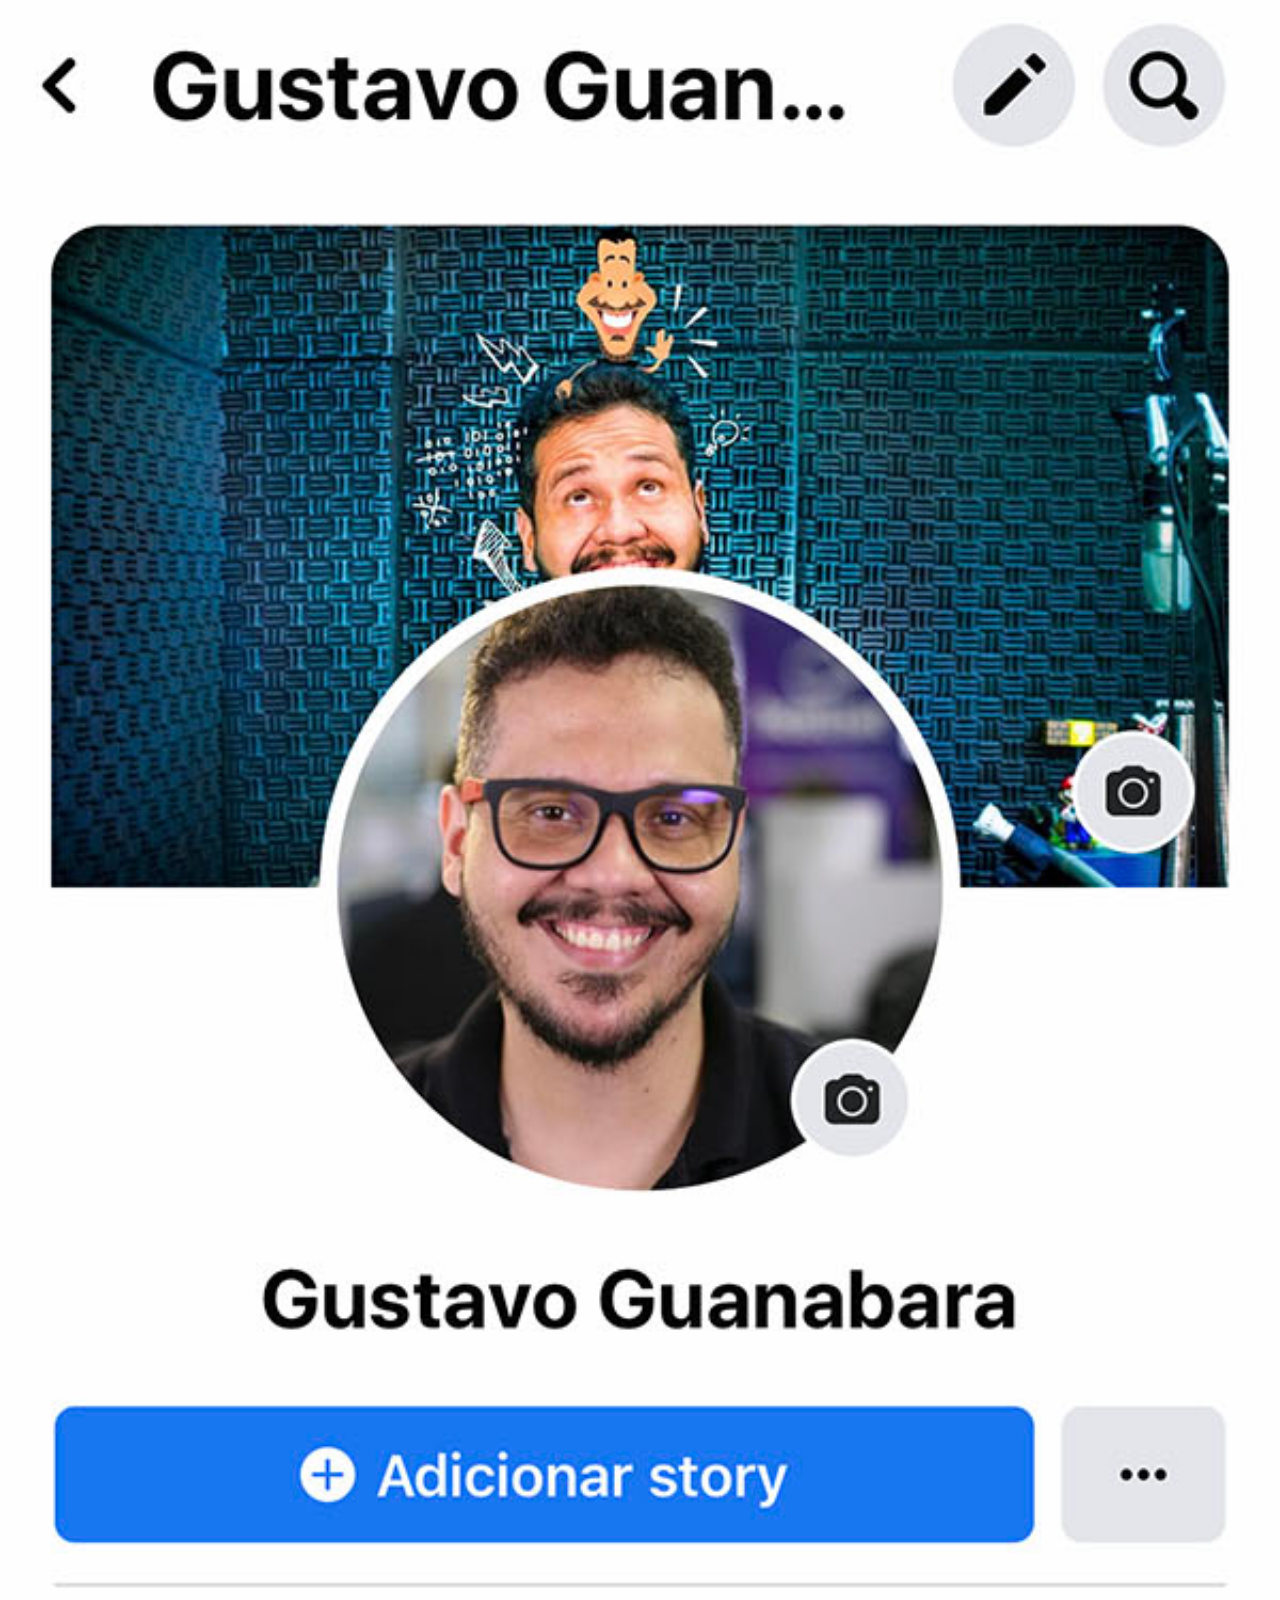
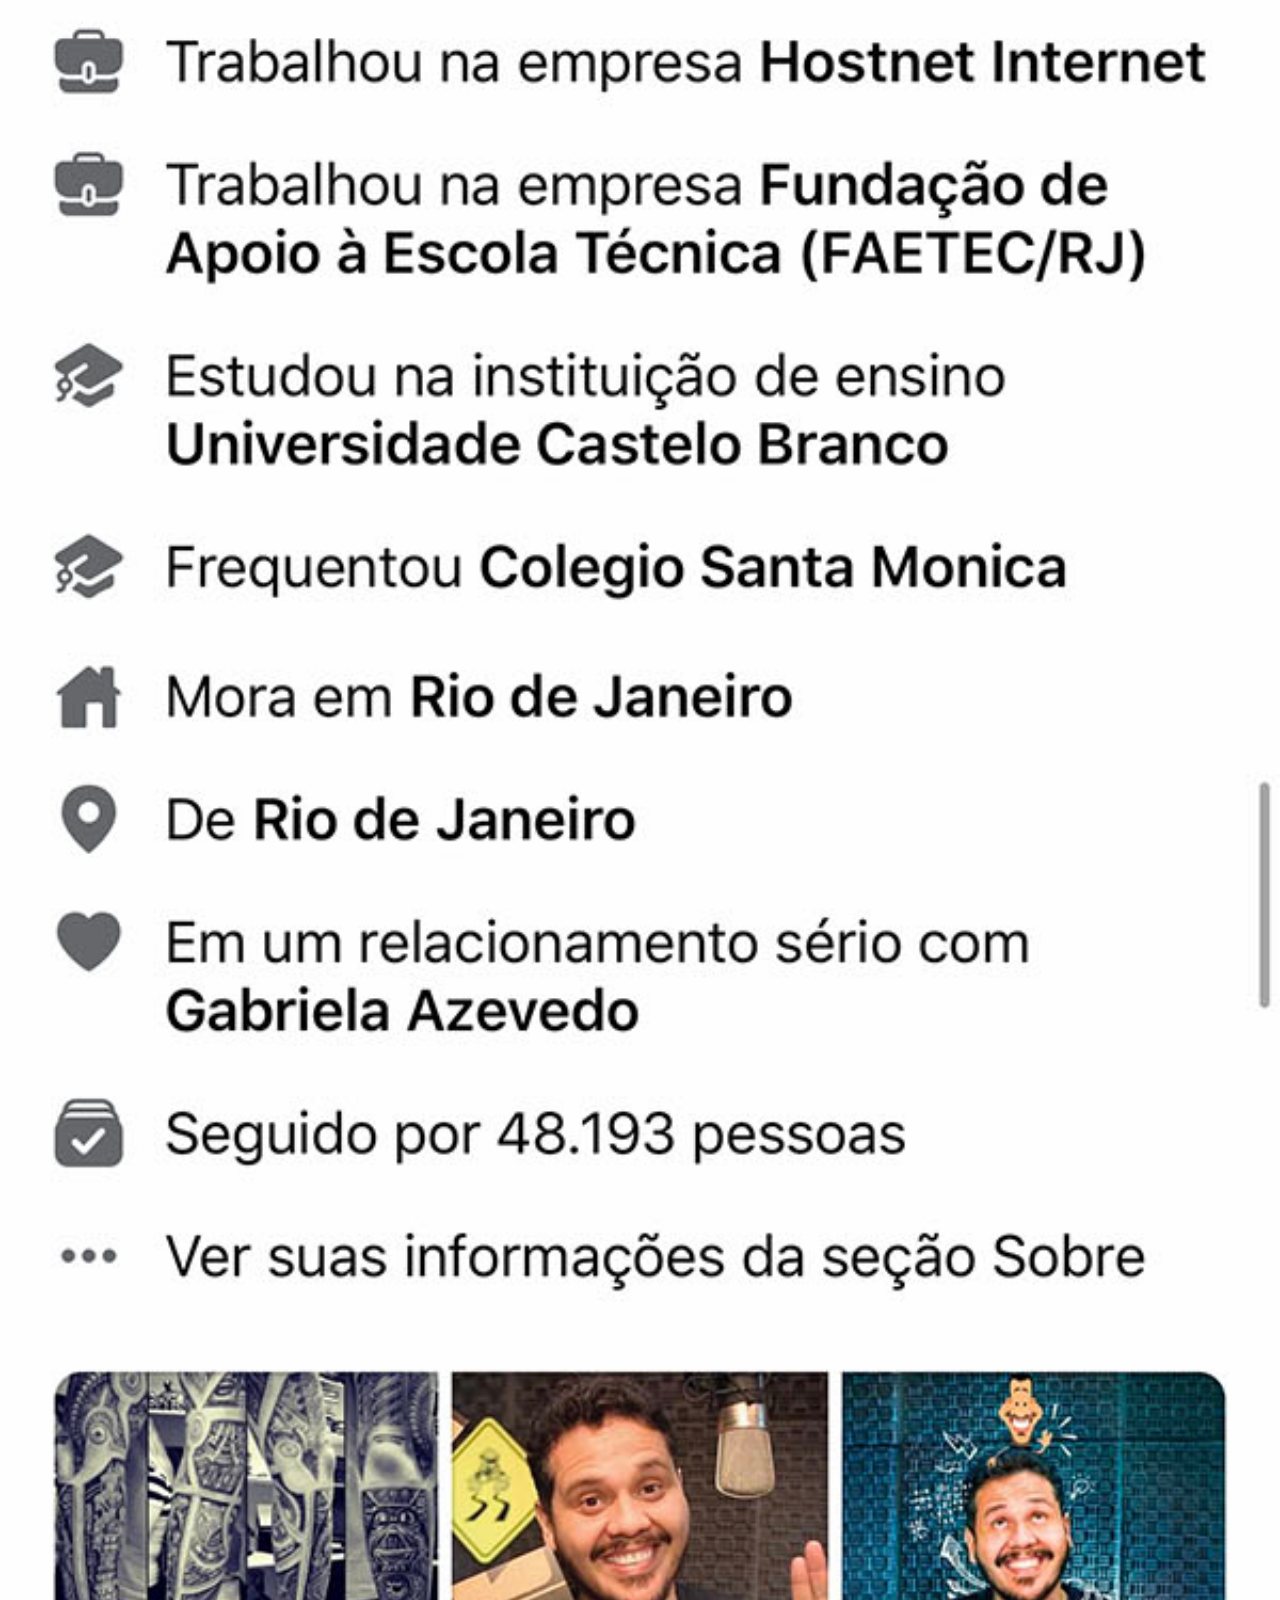
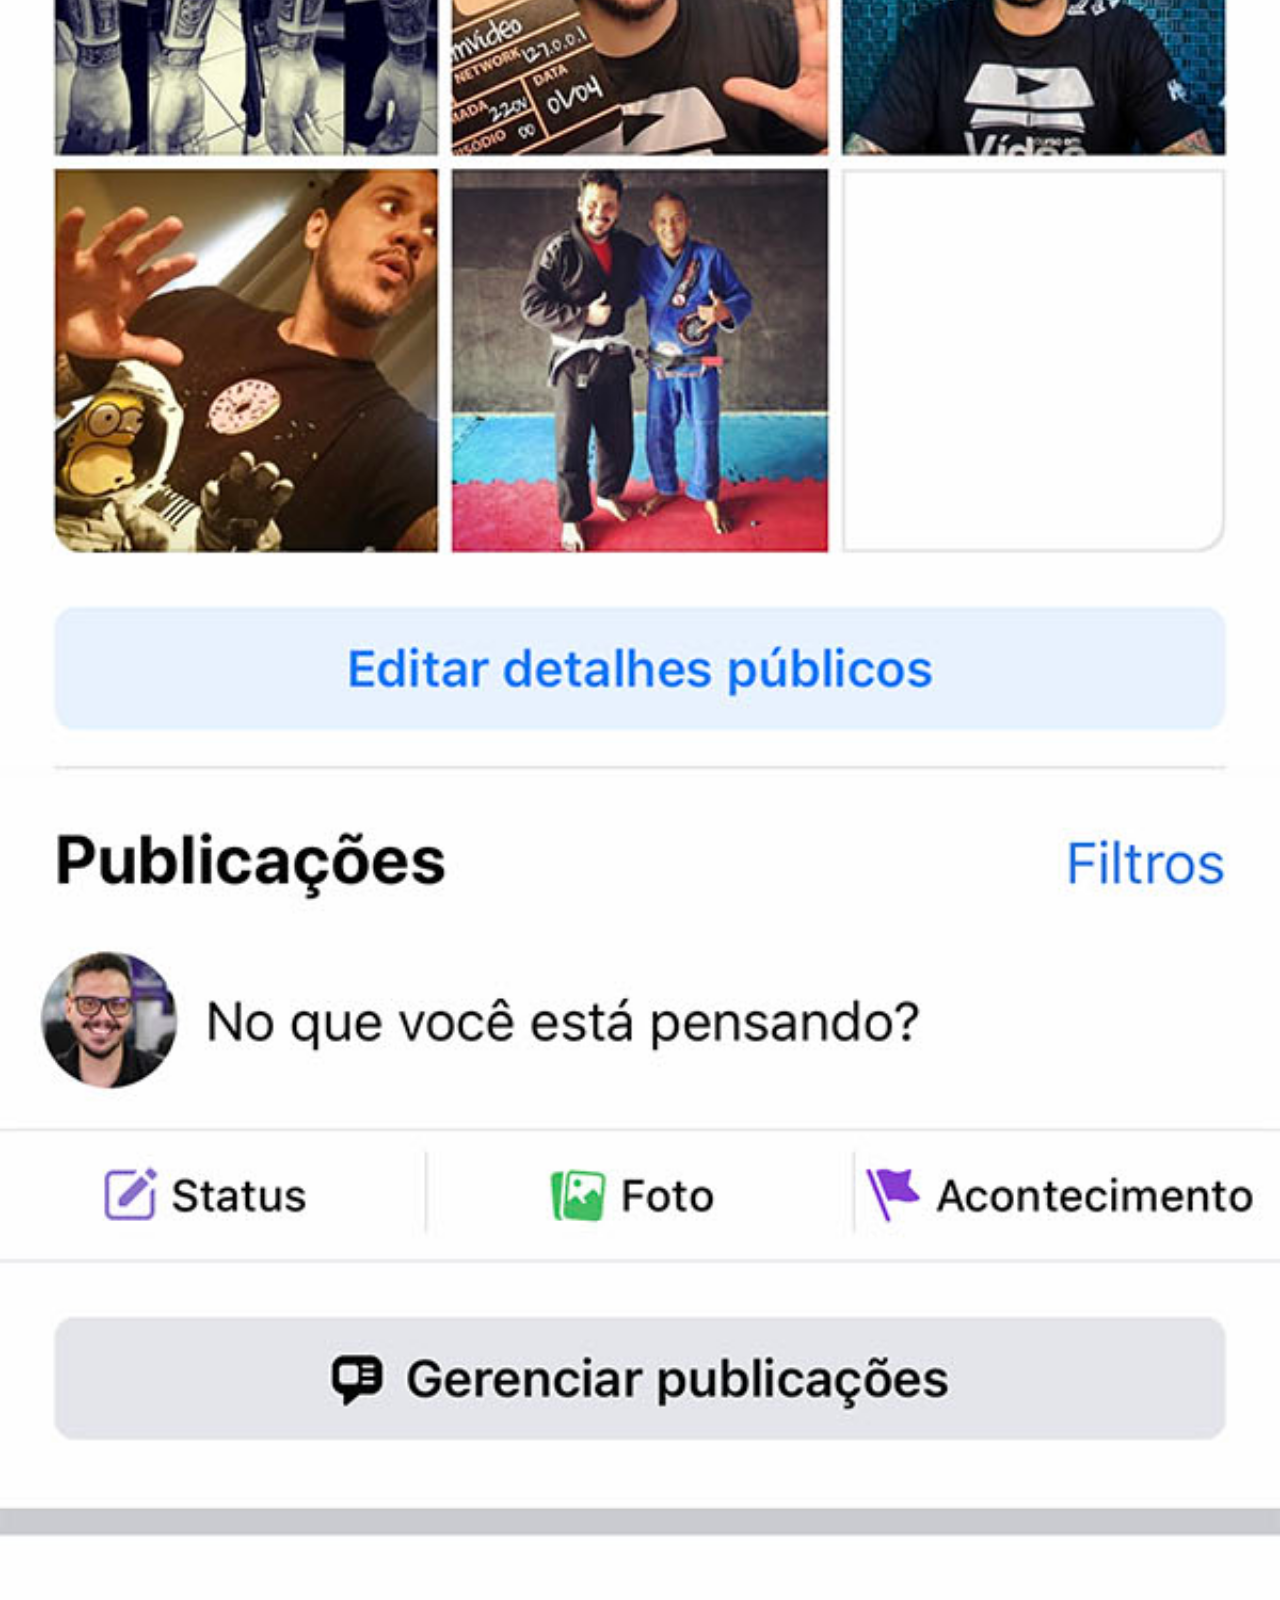
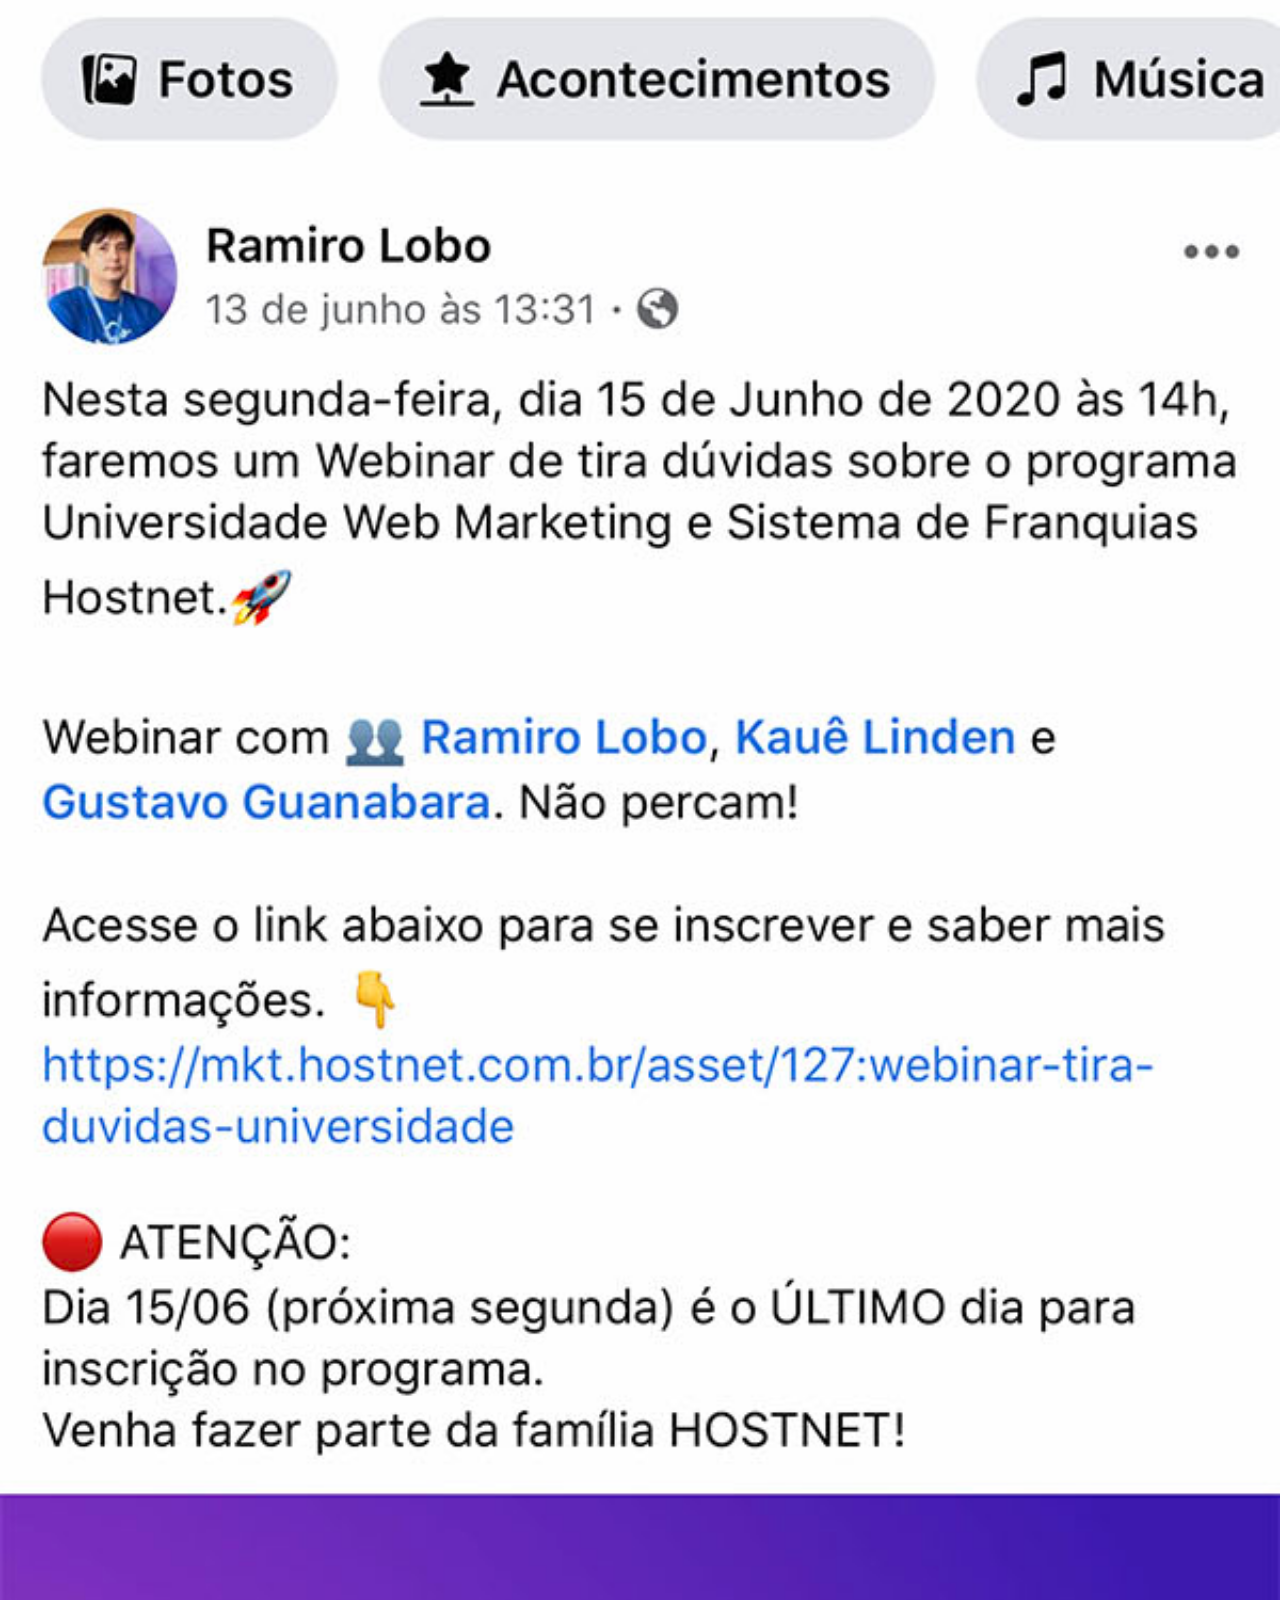
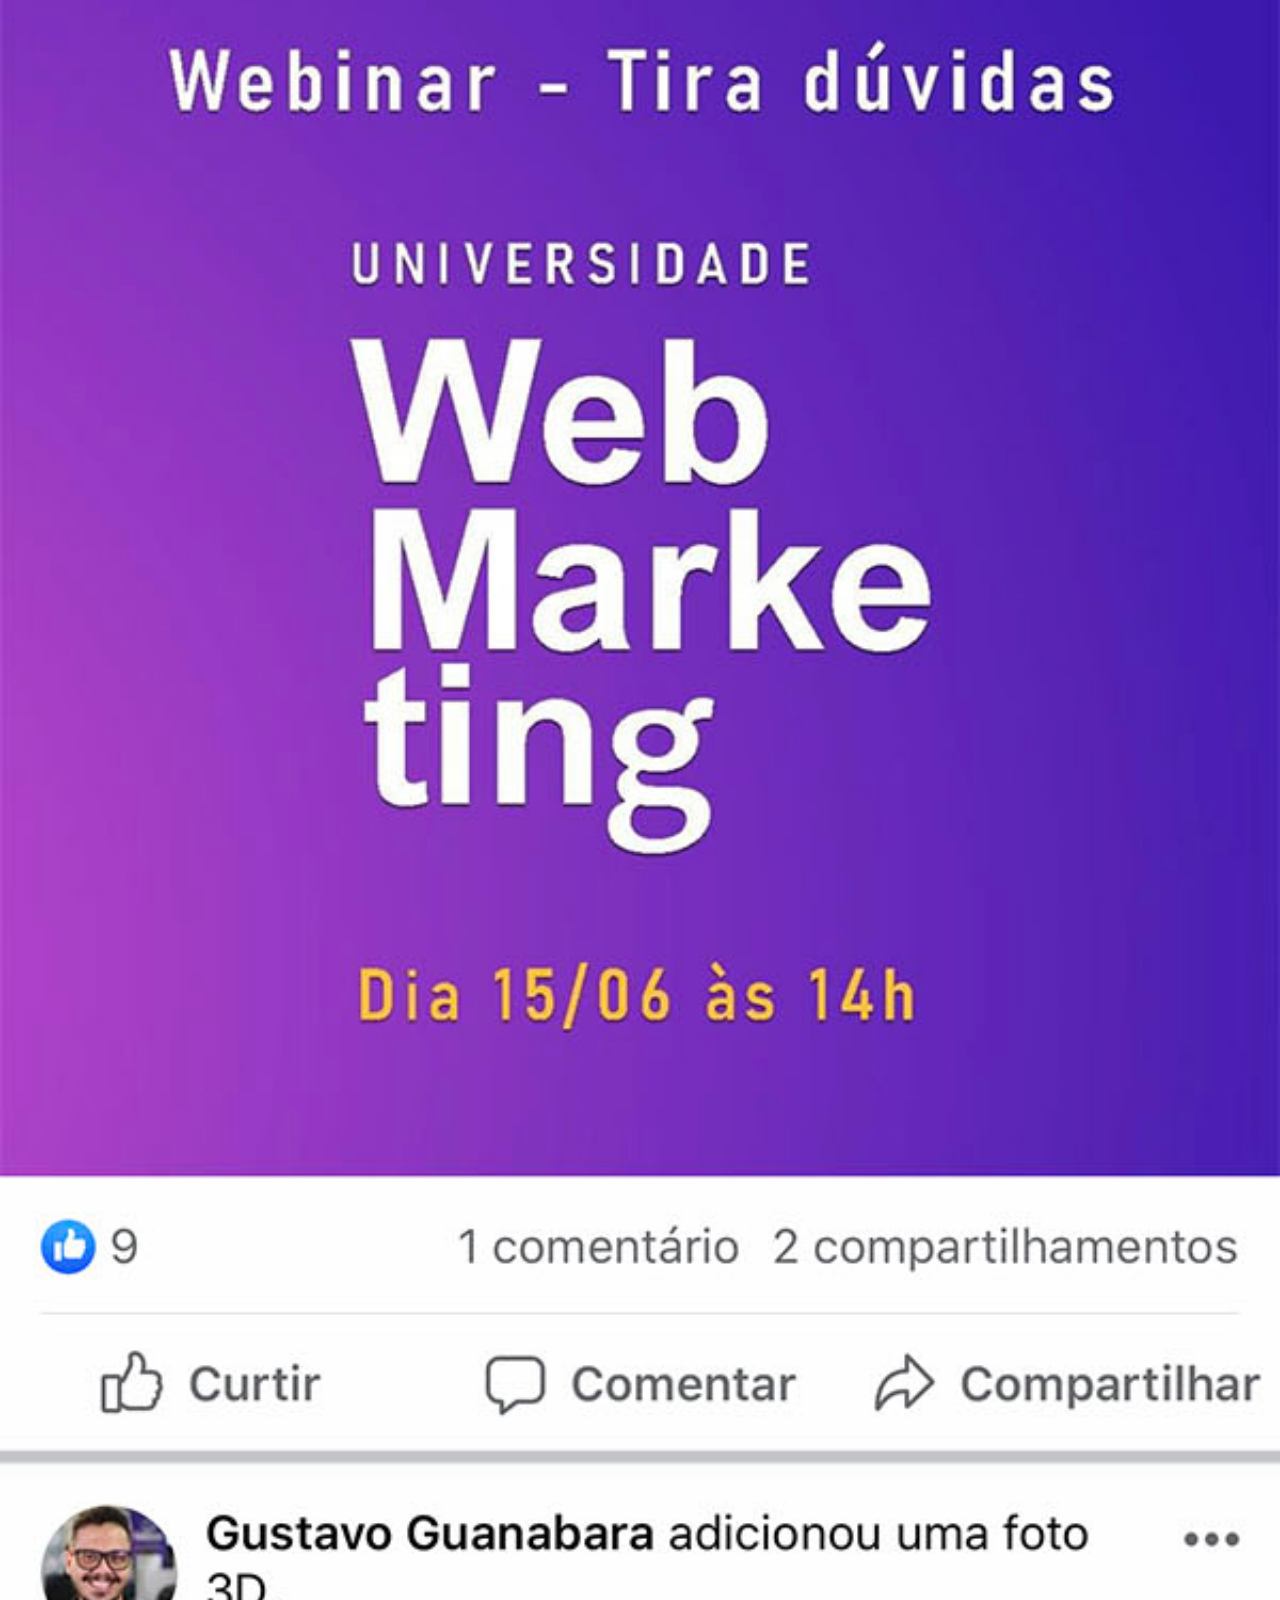
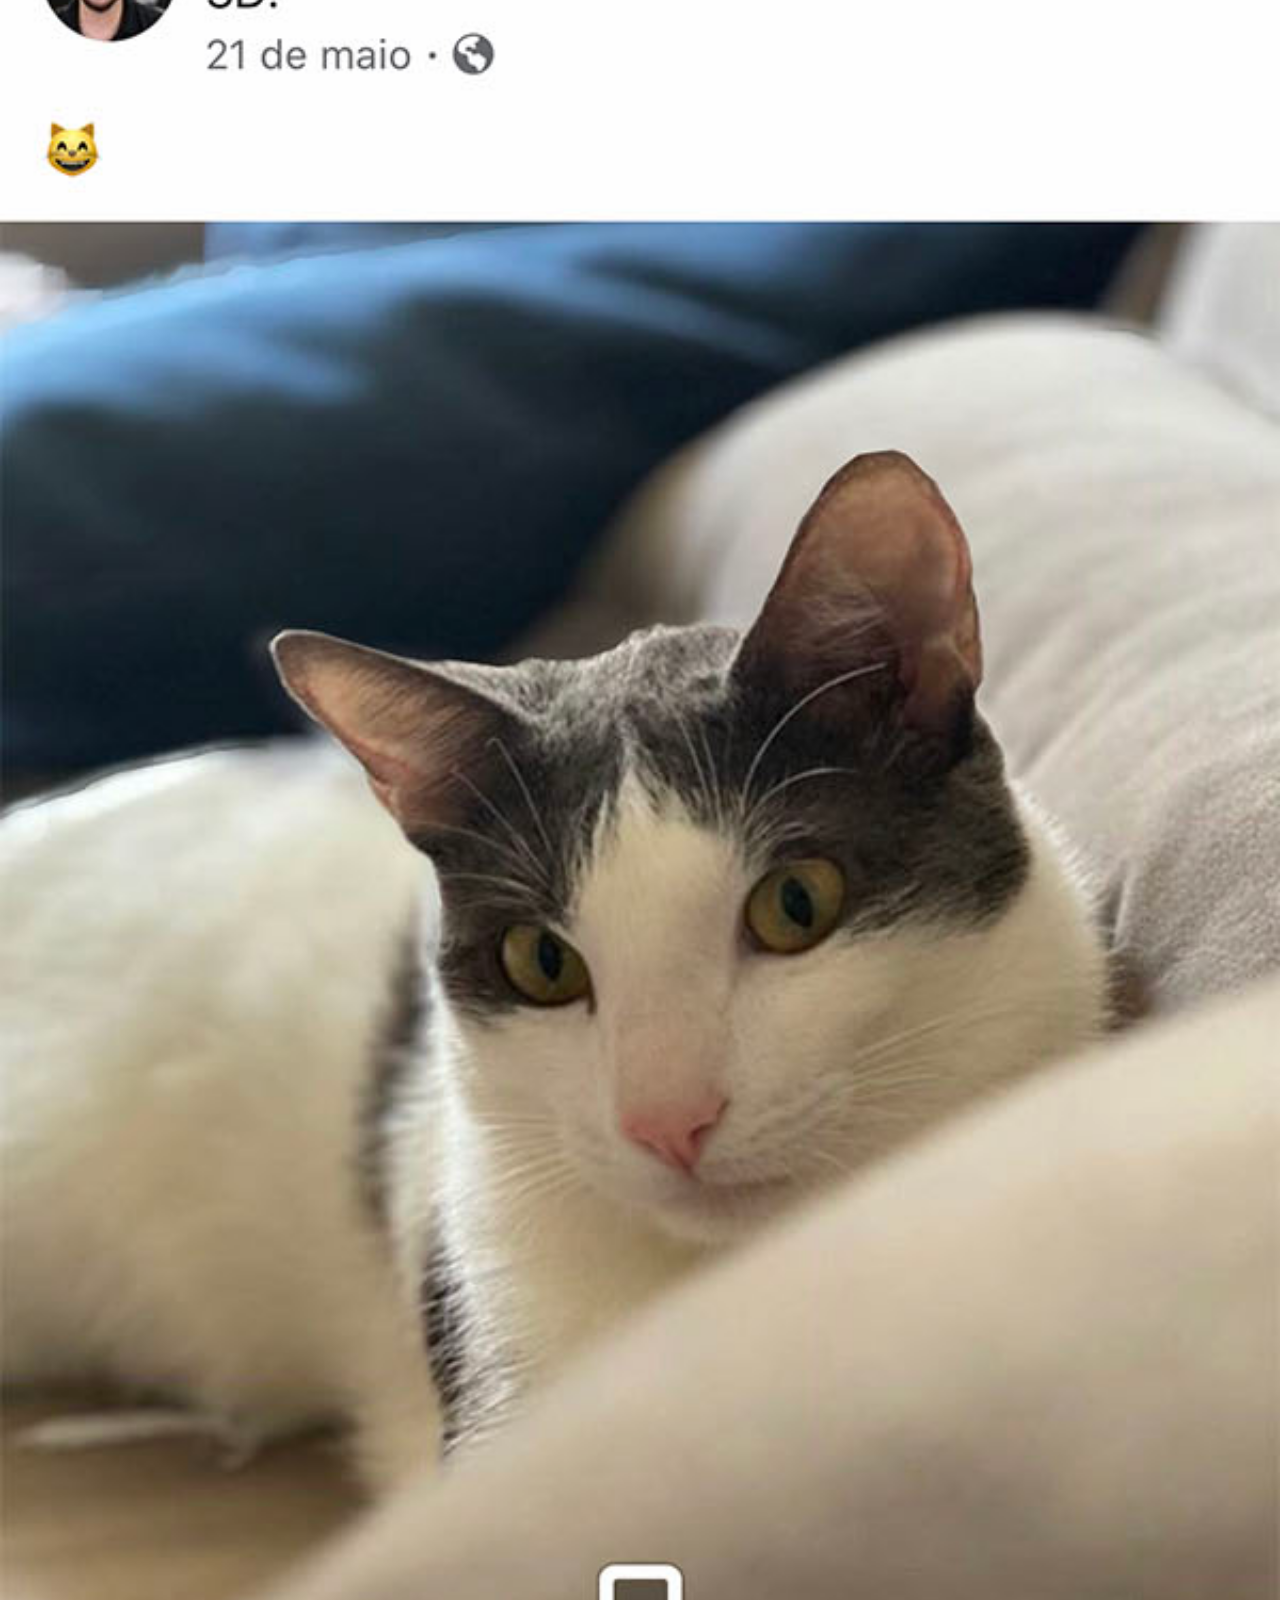
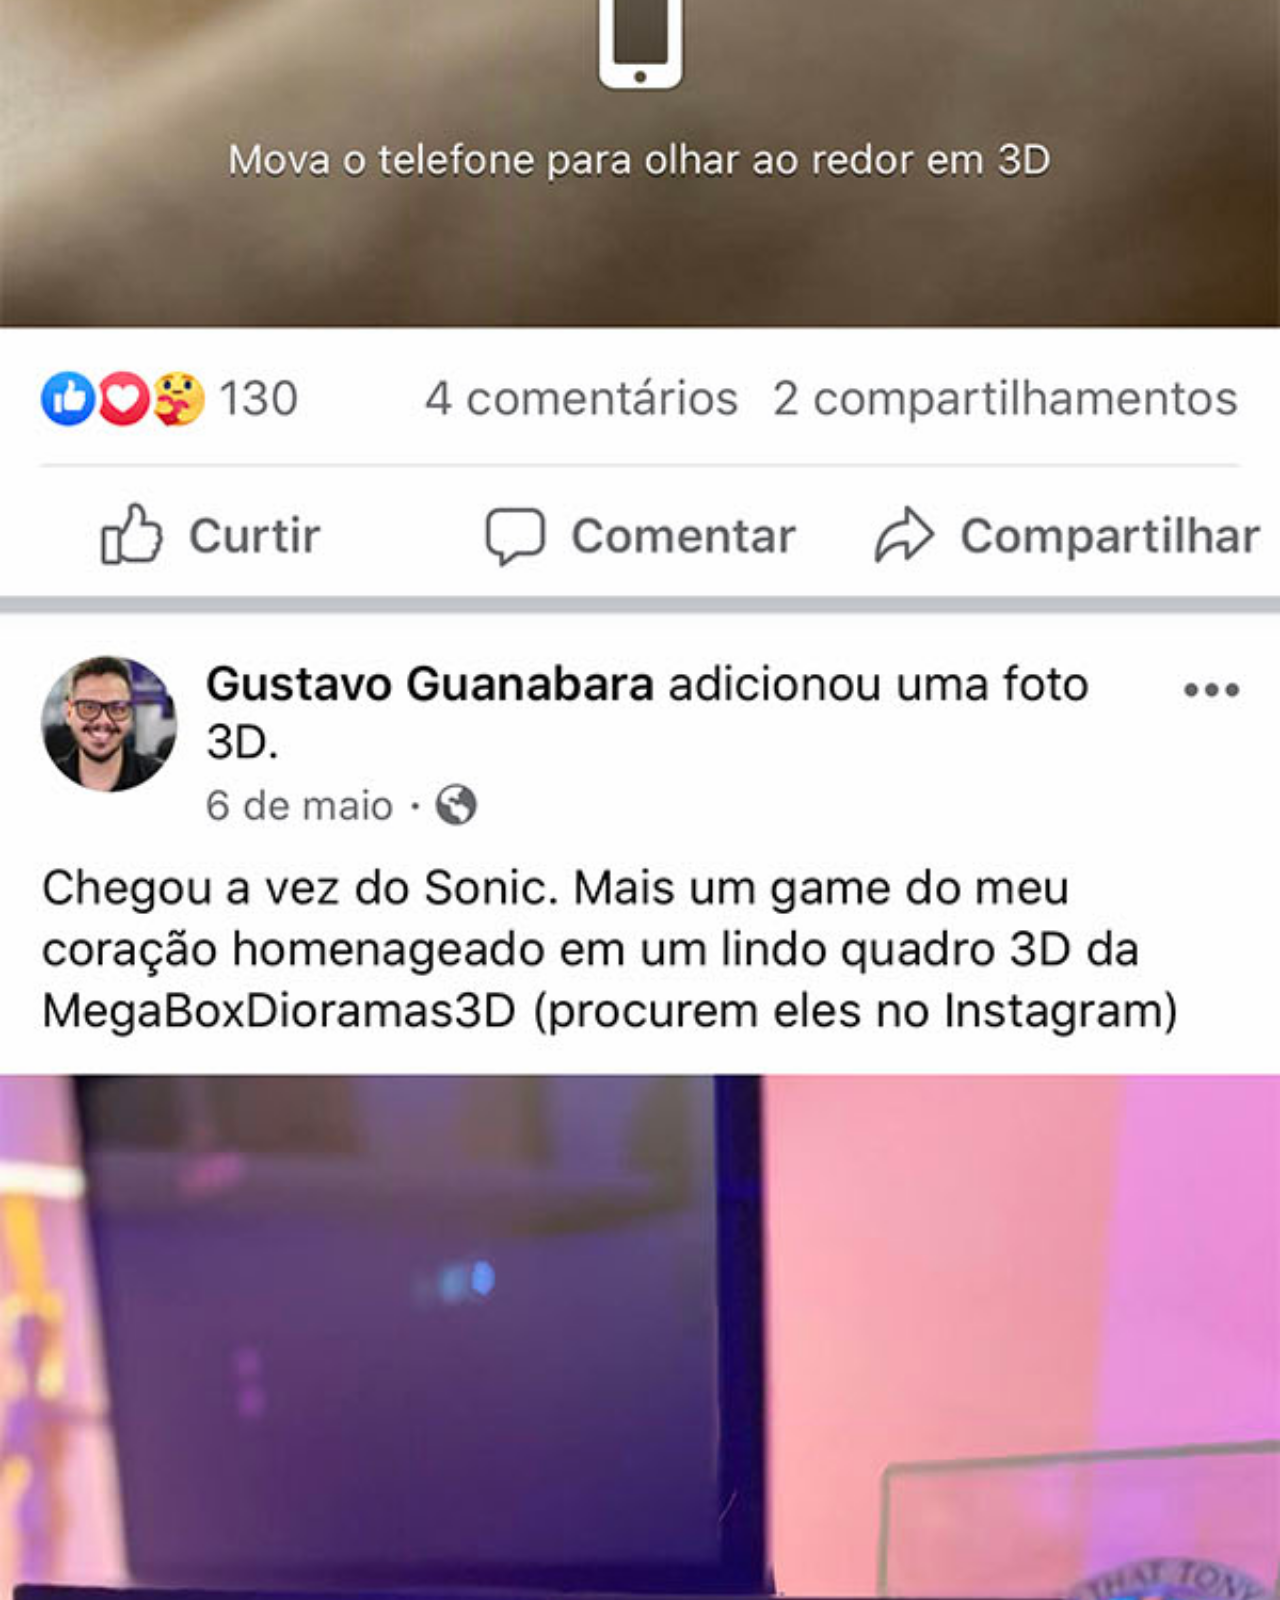
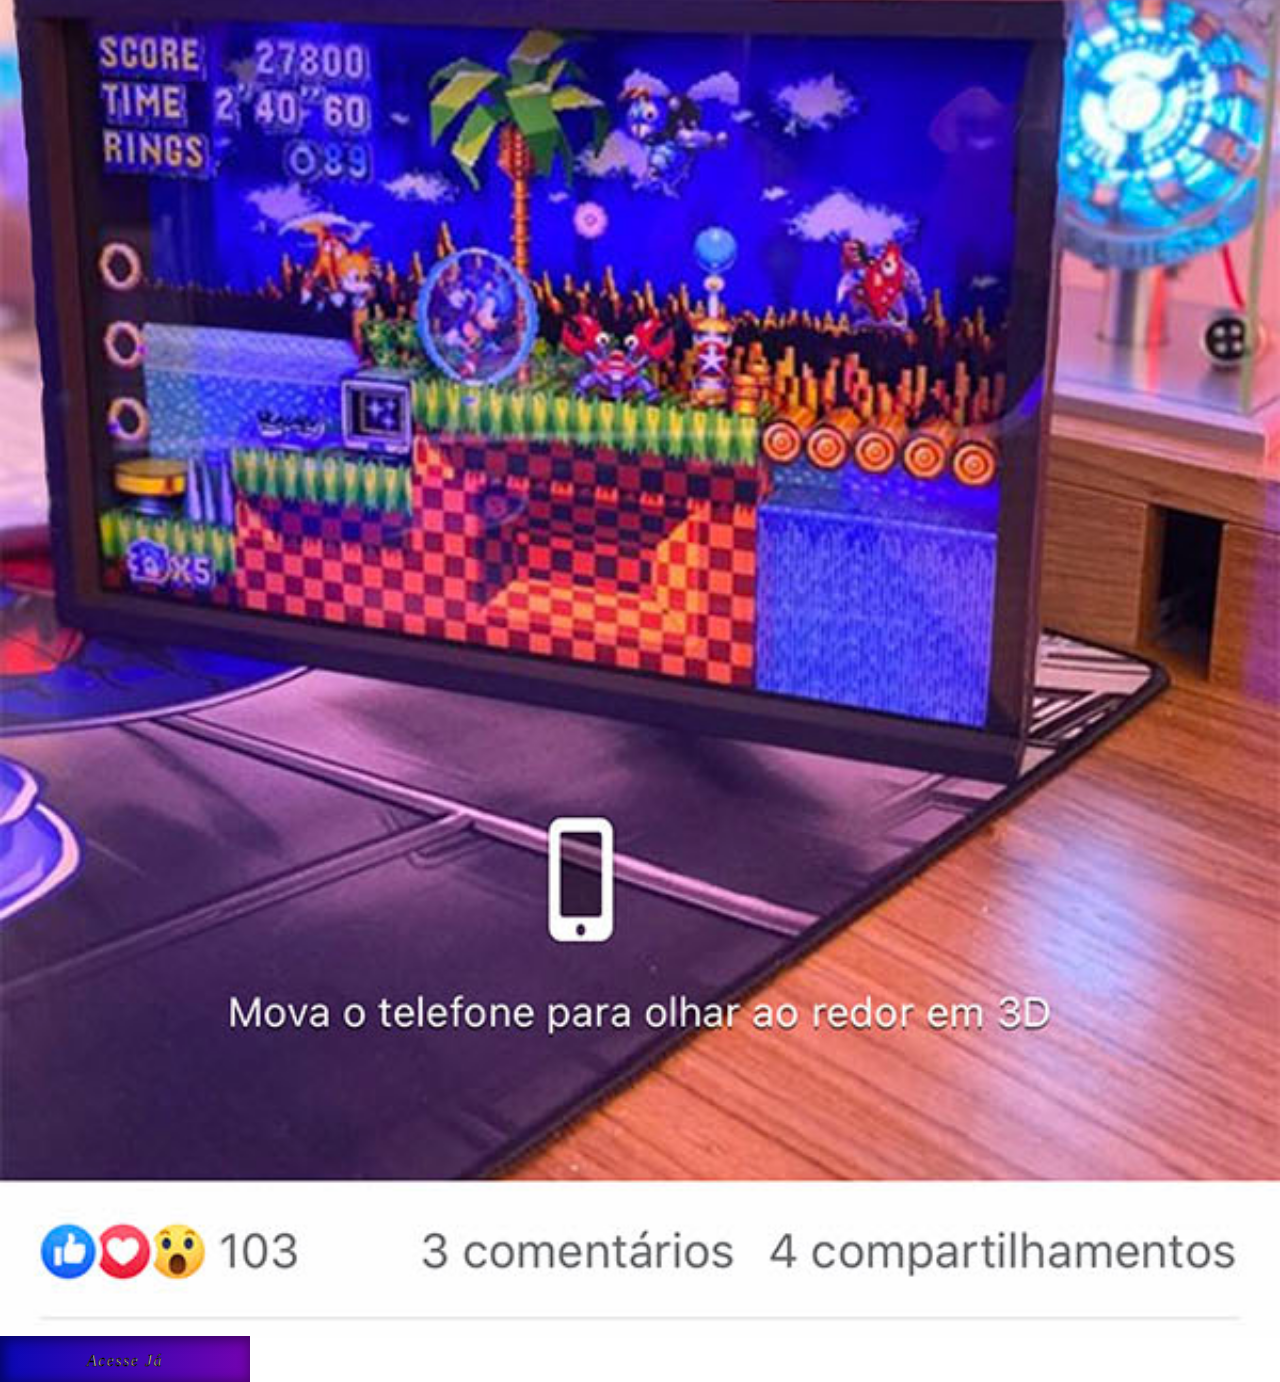
==== face.html @ 02b49ff0 "Initial commit" ====
<!DOCTYPE html>
<html lang="pt-br">
<head>
    <meta charset="UTF-8">
    <meta name="viewport" content="width=device-width, initial-scale=1.0">
    <title>Document</title>
    <style>
       img  {
       width: 100%;
       height: 100%;
       margin-bottom: -10px;
       

        }

        body {
            margin: 0;
            padding: 0;
        }

        * {
            margin: 0;
        }

        a {
            display: inline-block;
            height: 30px;
            width: 250px;
            text-align: center;
            padding-top: 16px;
            margin-top: 4px;  
            background-image: linear-gradient(to right, rgb(8, 8, 182) , rgb(116, 3, 176));
            font-family: fantasy;
            letter-spacing: 1.5px;
            font-style: normal;
            box-shadow: inset 2.5px 2px 12px 3px rgba(0, 0, 0, 0.414);
            text-decoration: none;
            color: antiquewhite;
            -webkit-text-stroke: black 0.6px;
        }
    </style>
</head>
<body>
  <img src="imagens/tela-facebook.jpg" alt="">
  <a href=""><i>Acesse Já</i></a> 
</body>
</html>
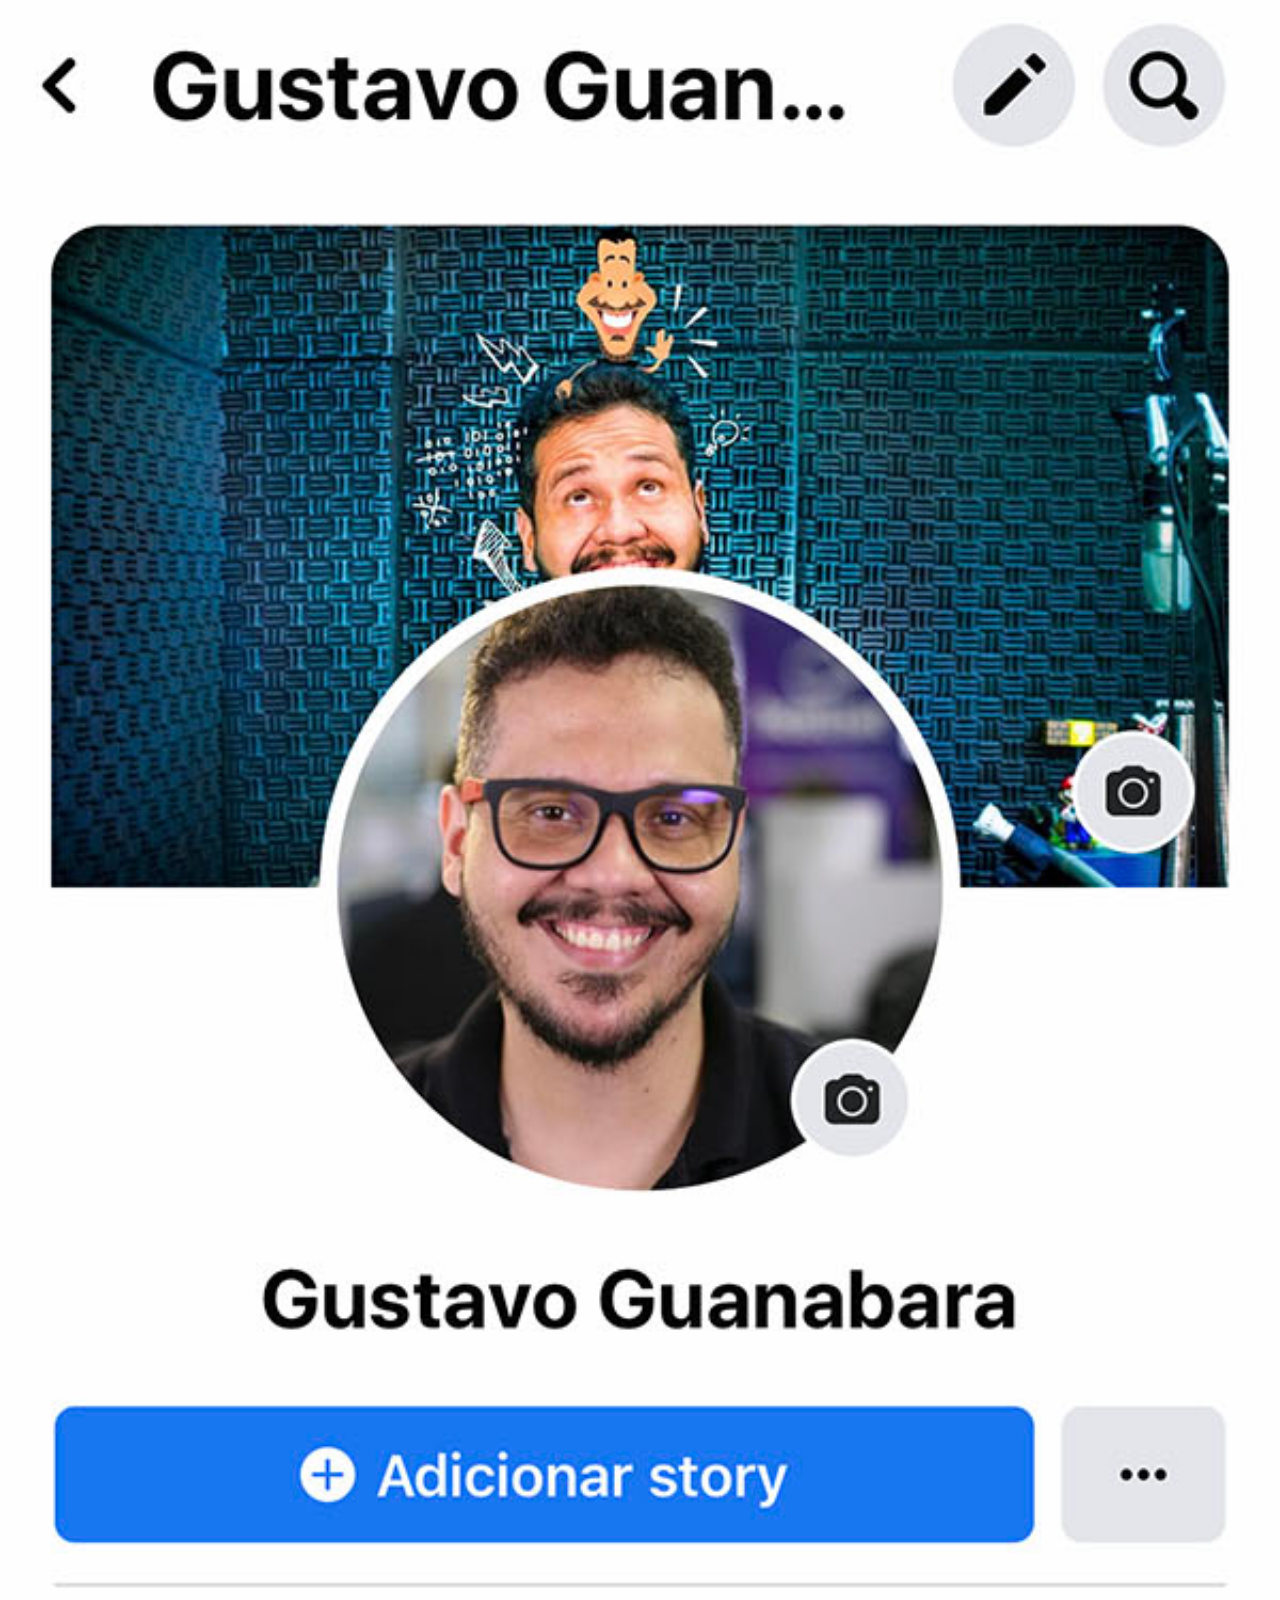
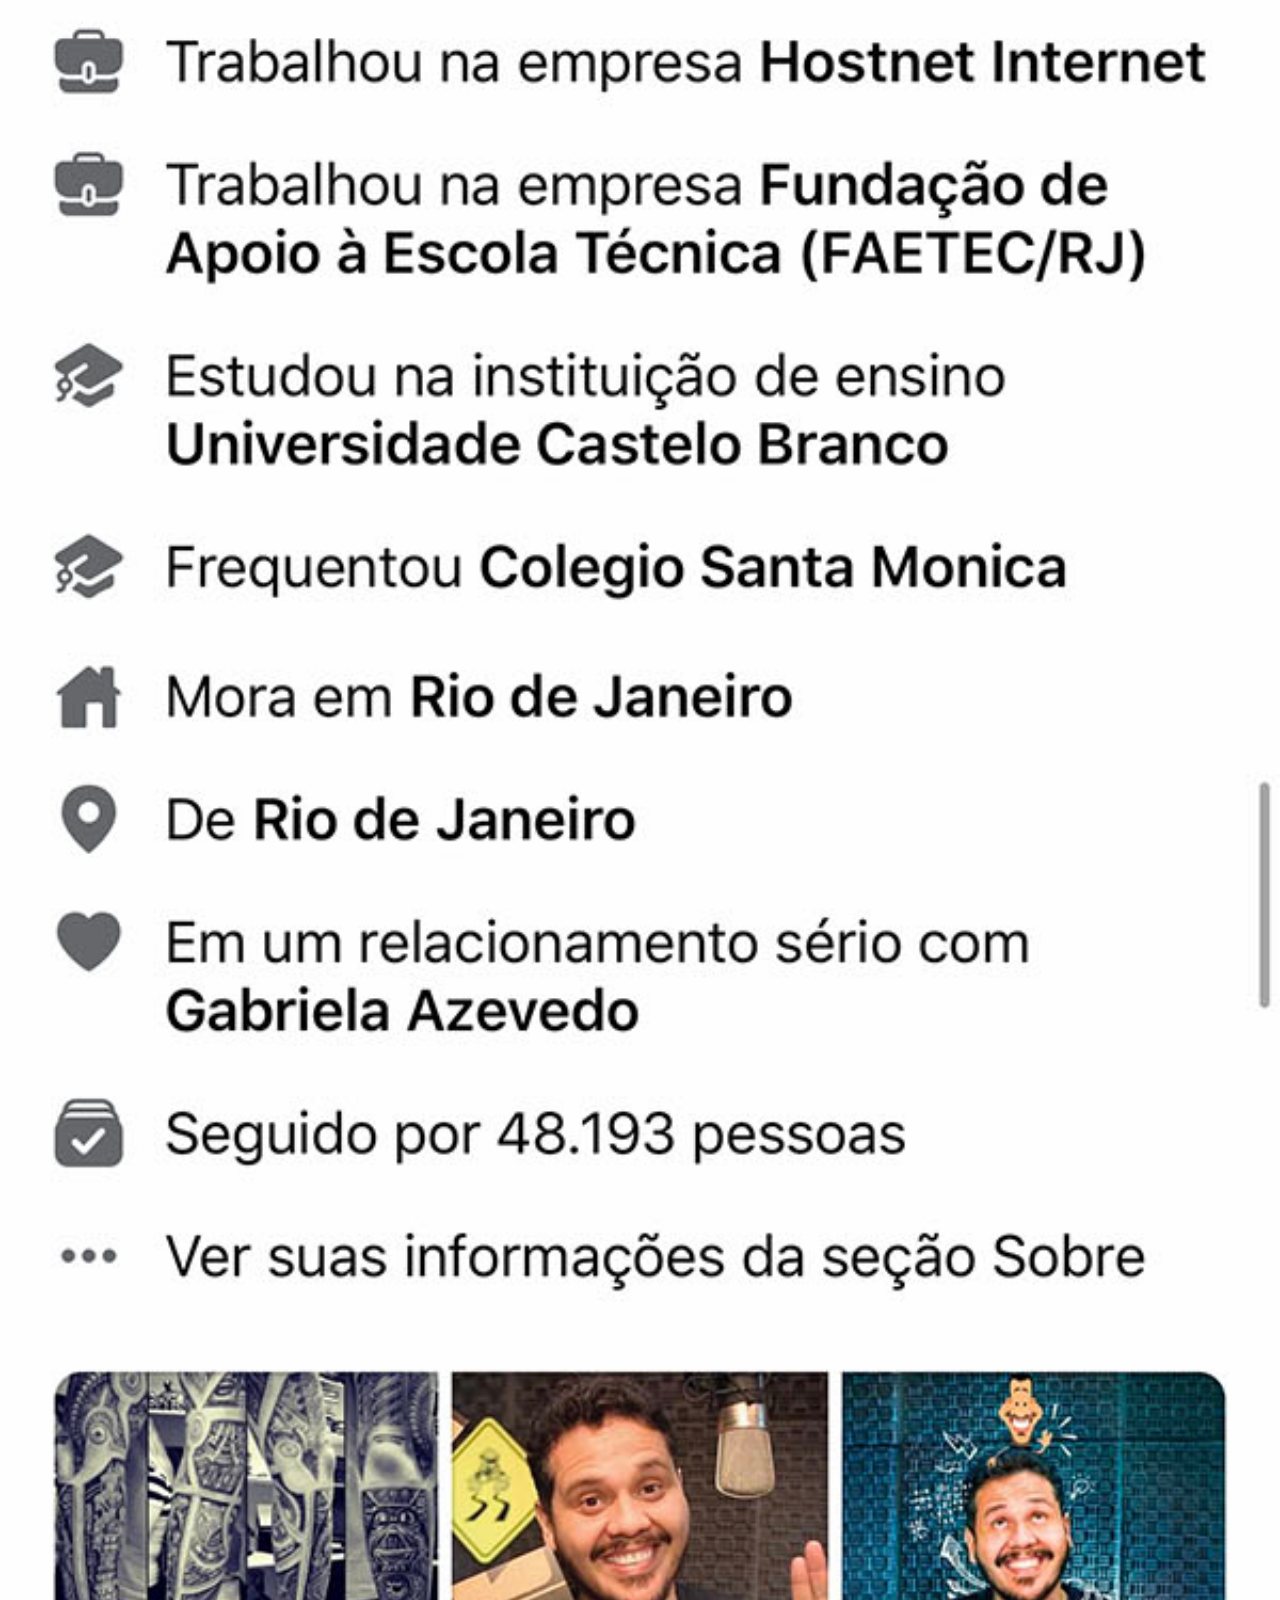
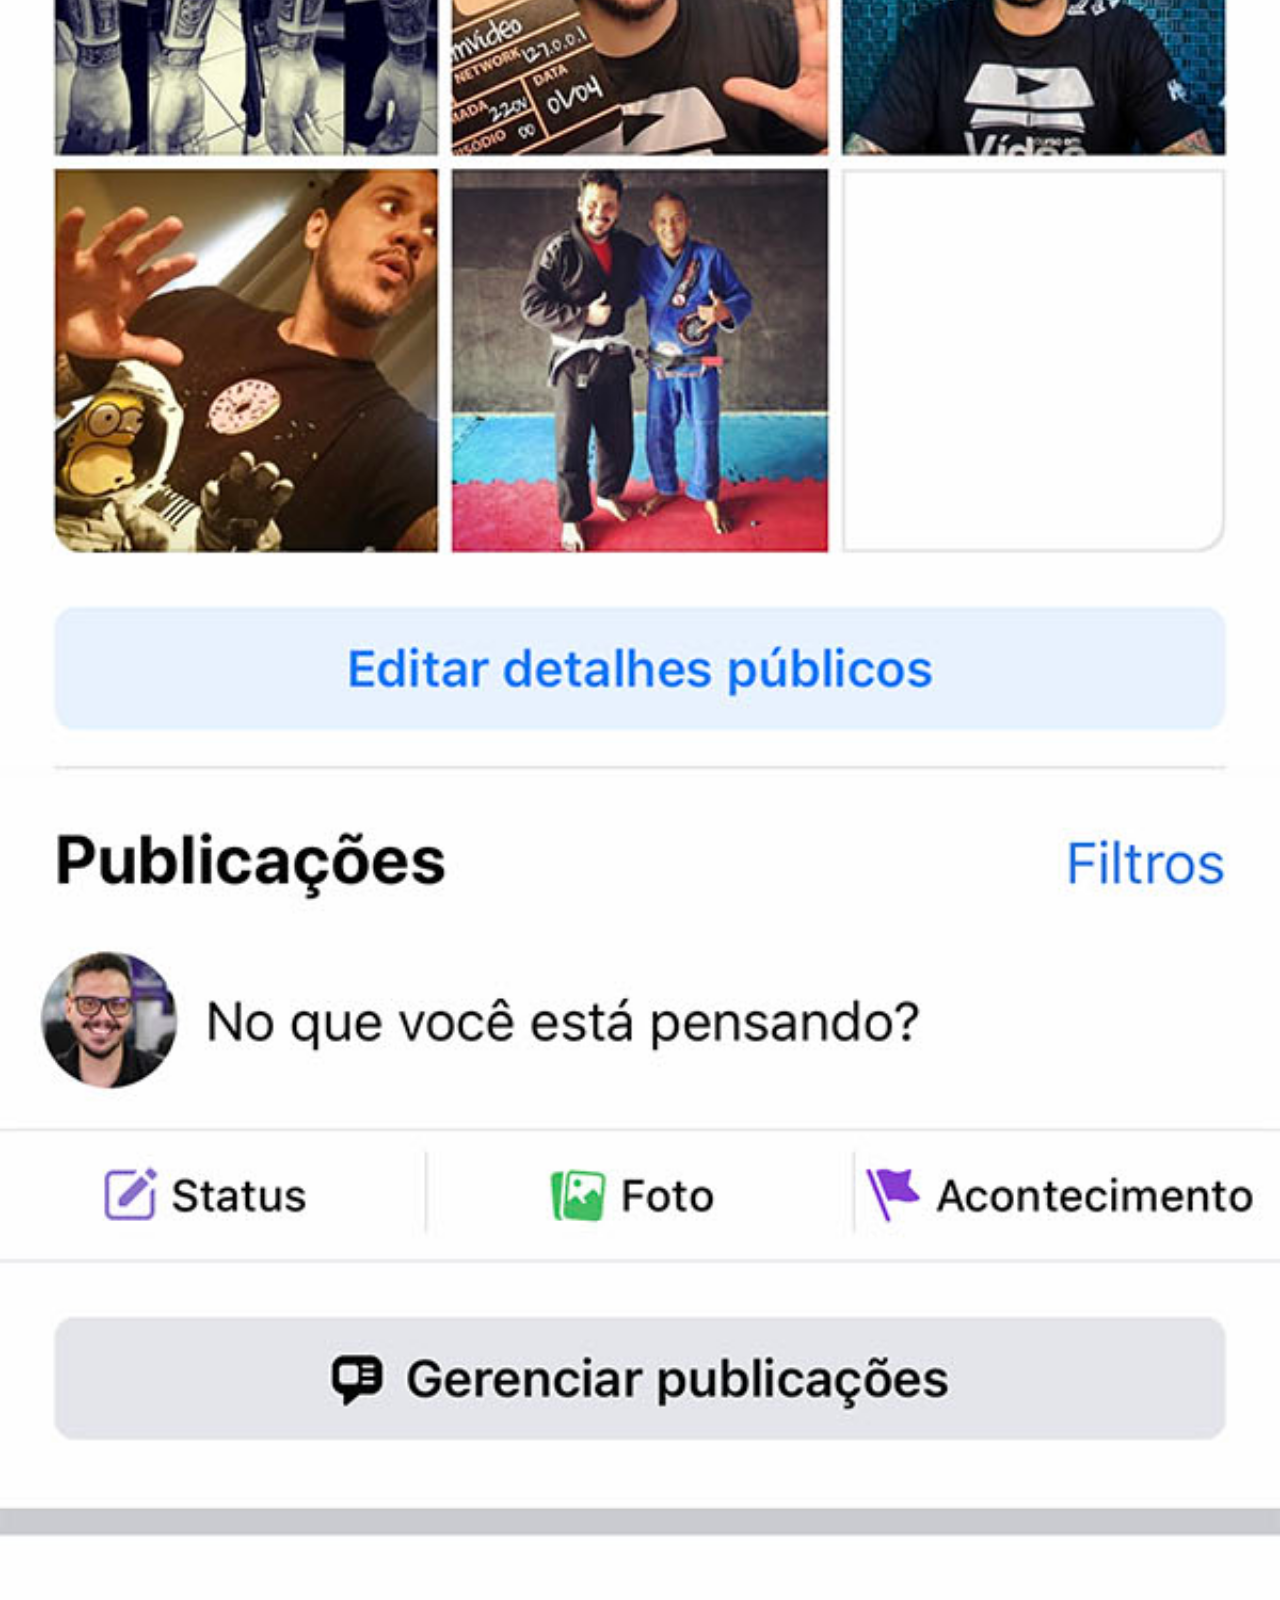
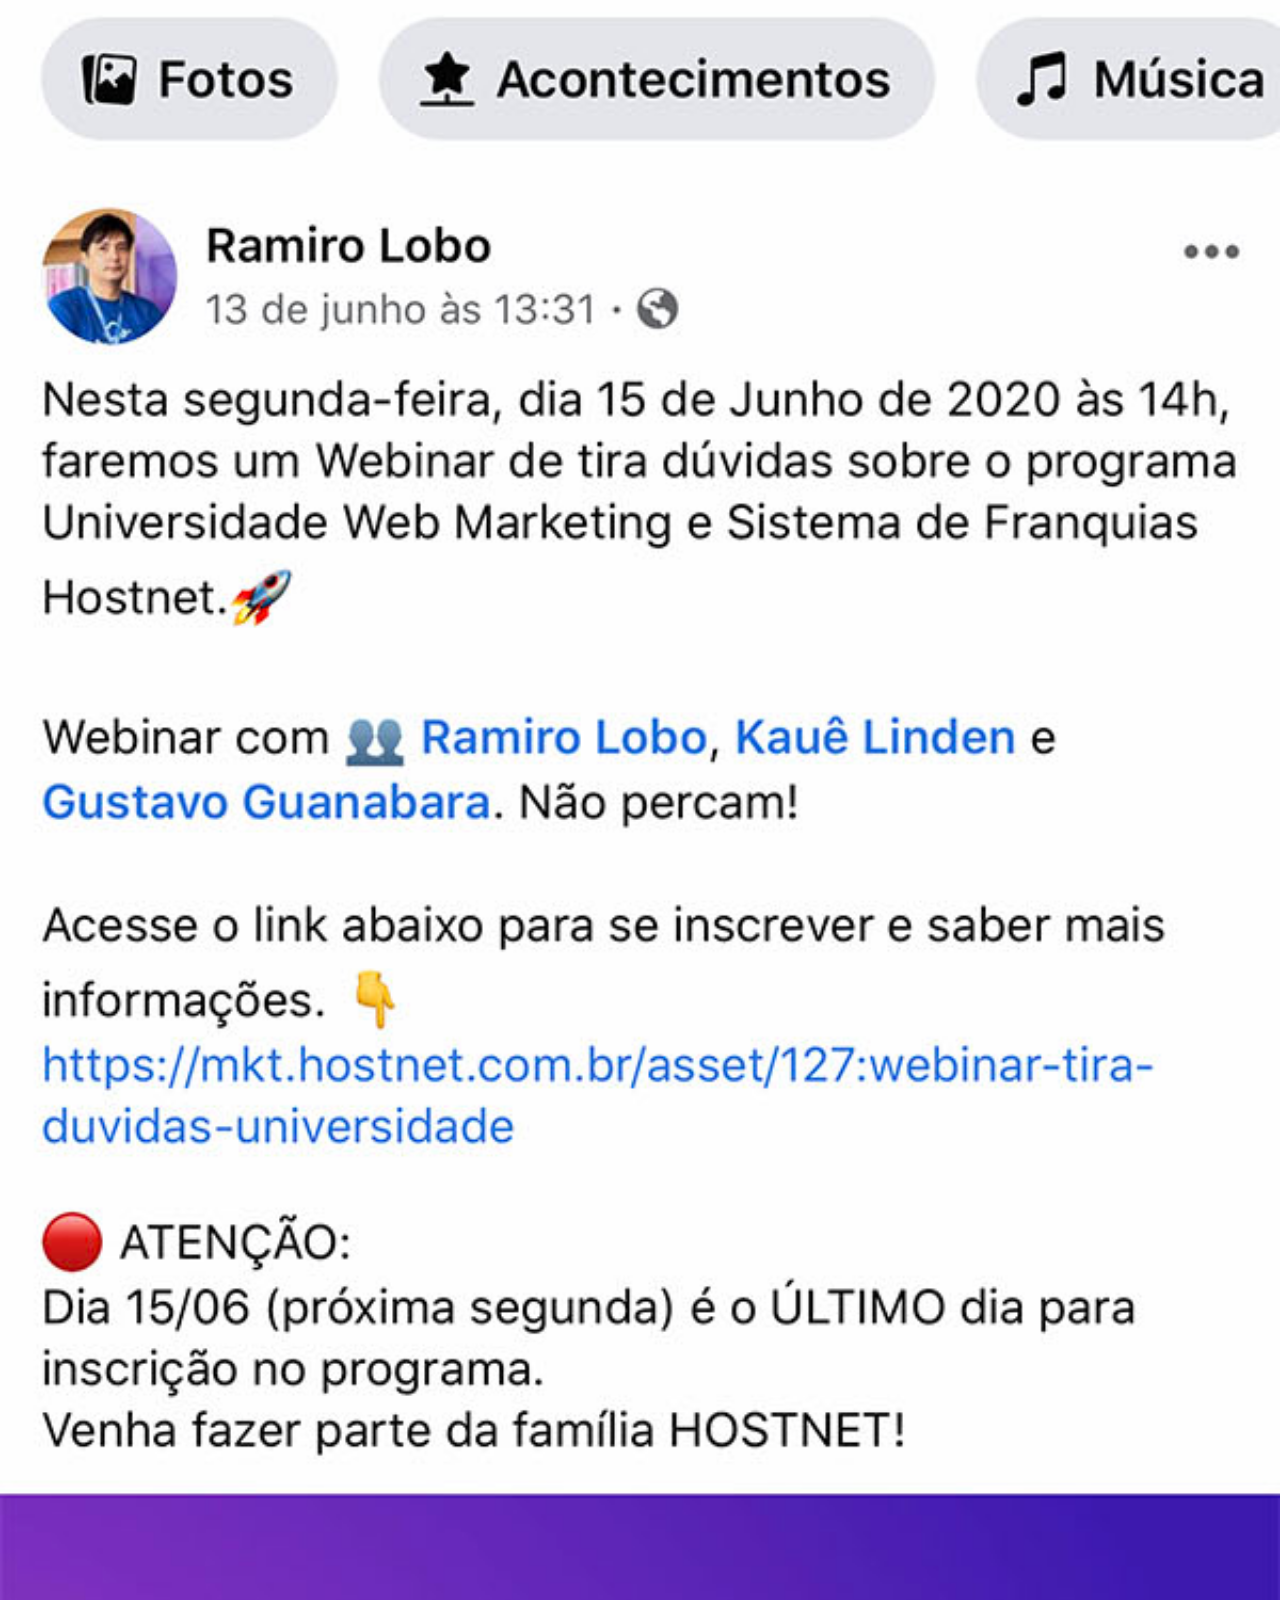
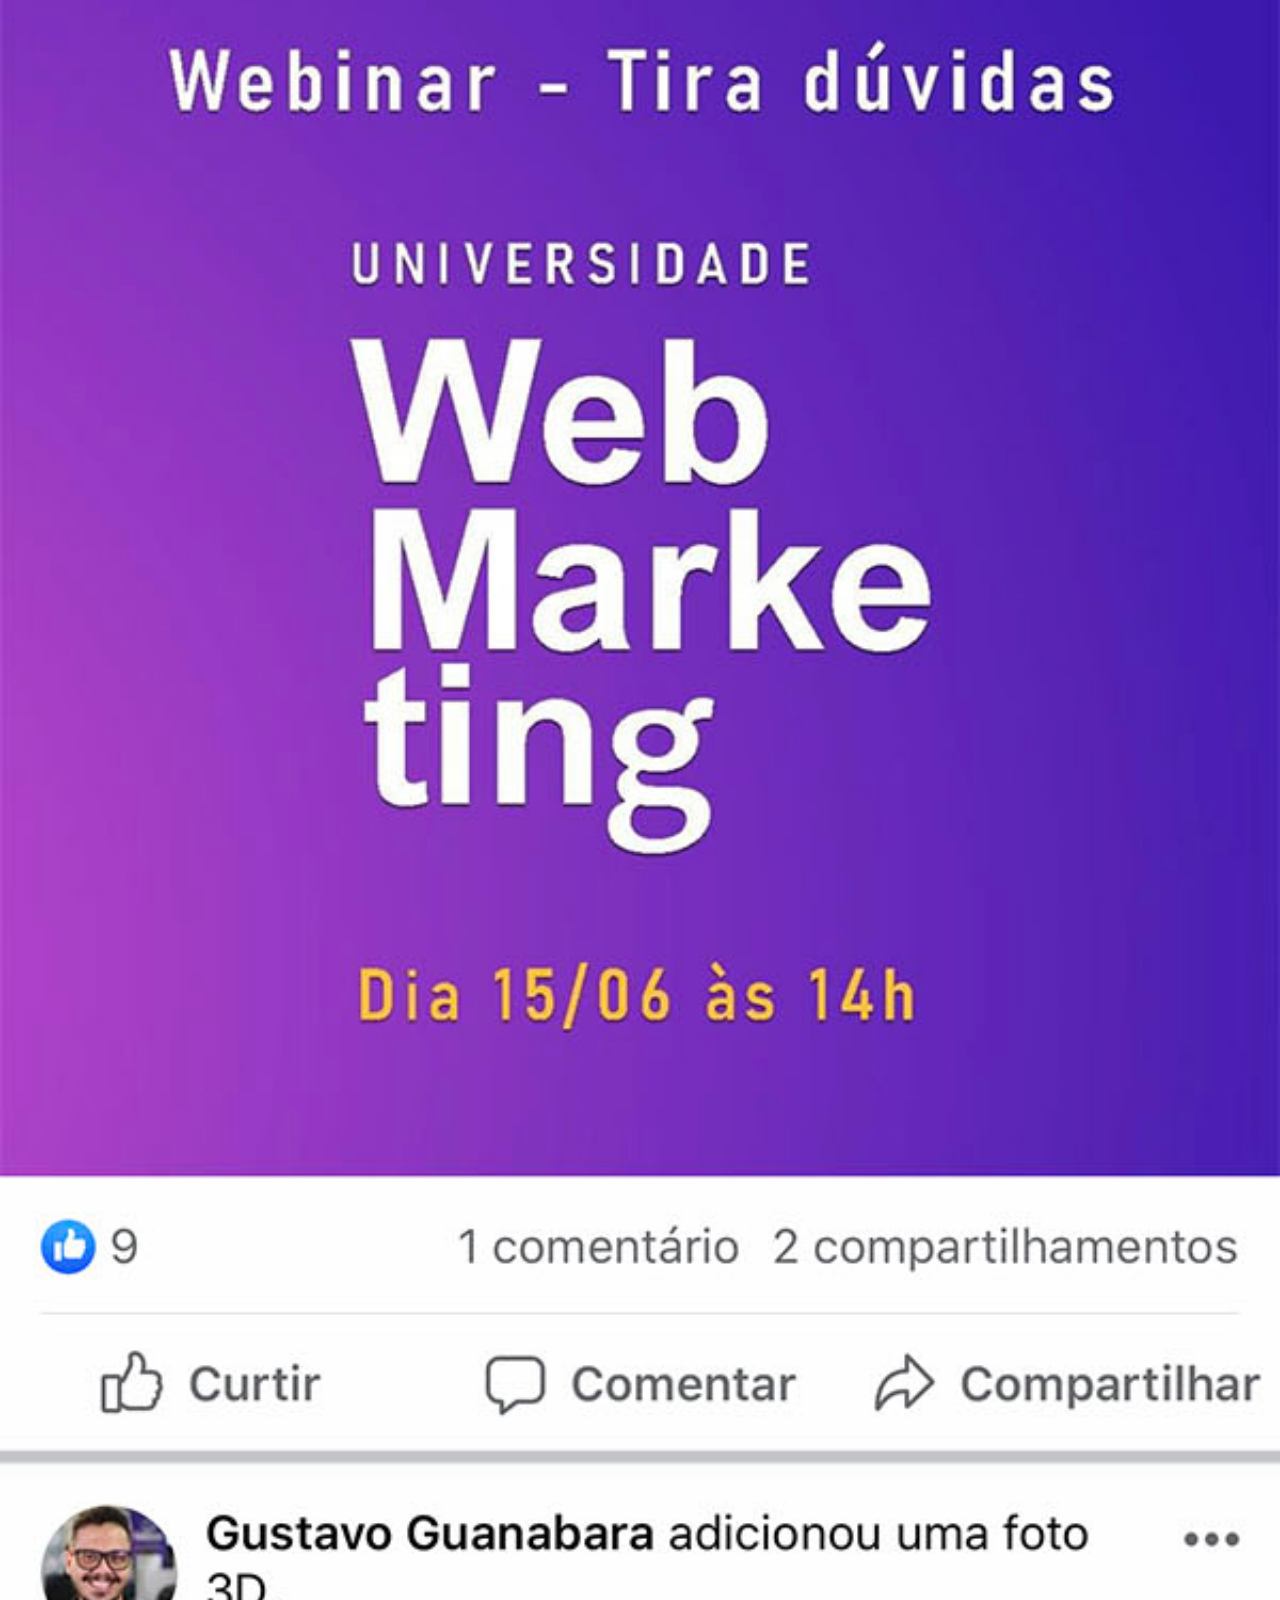
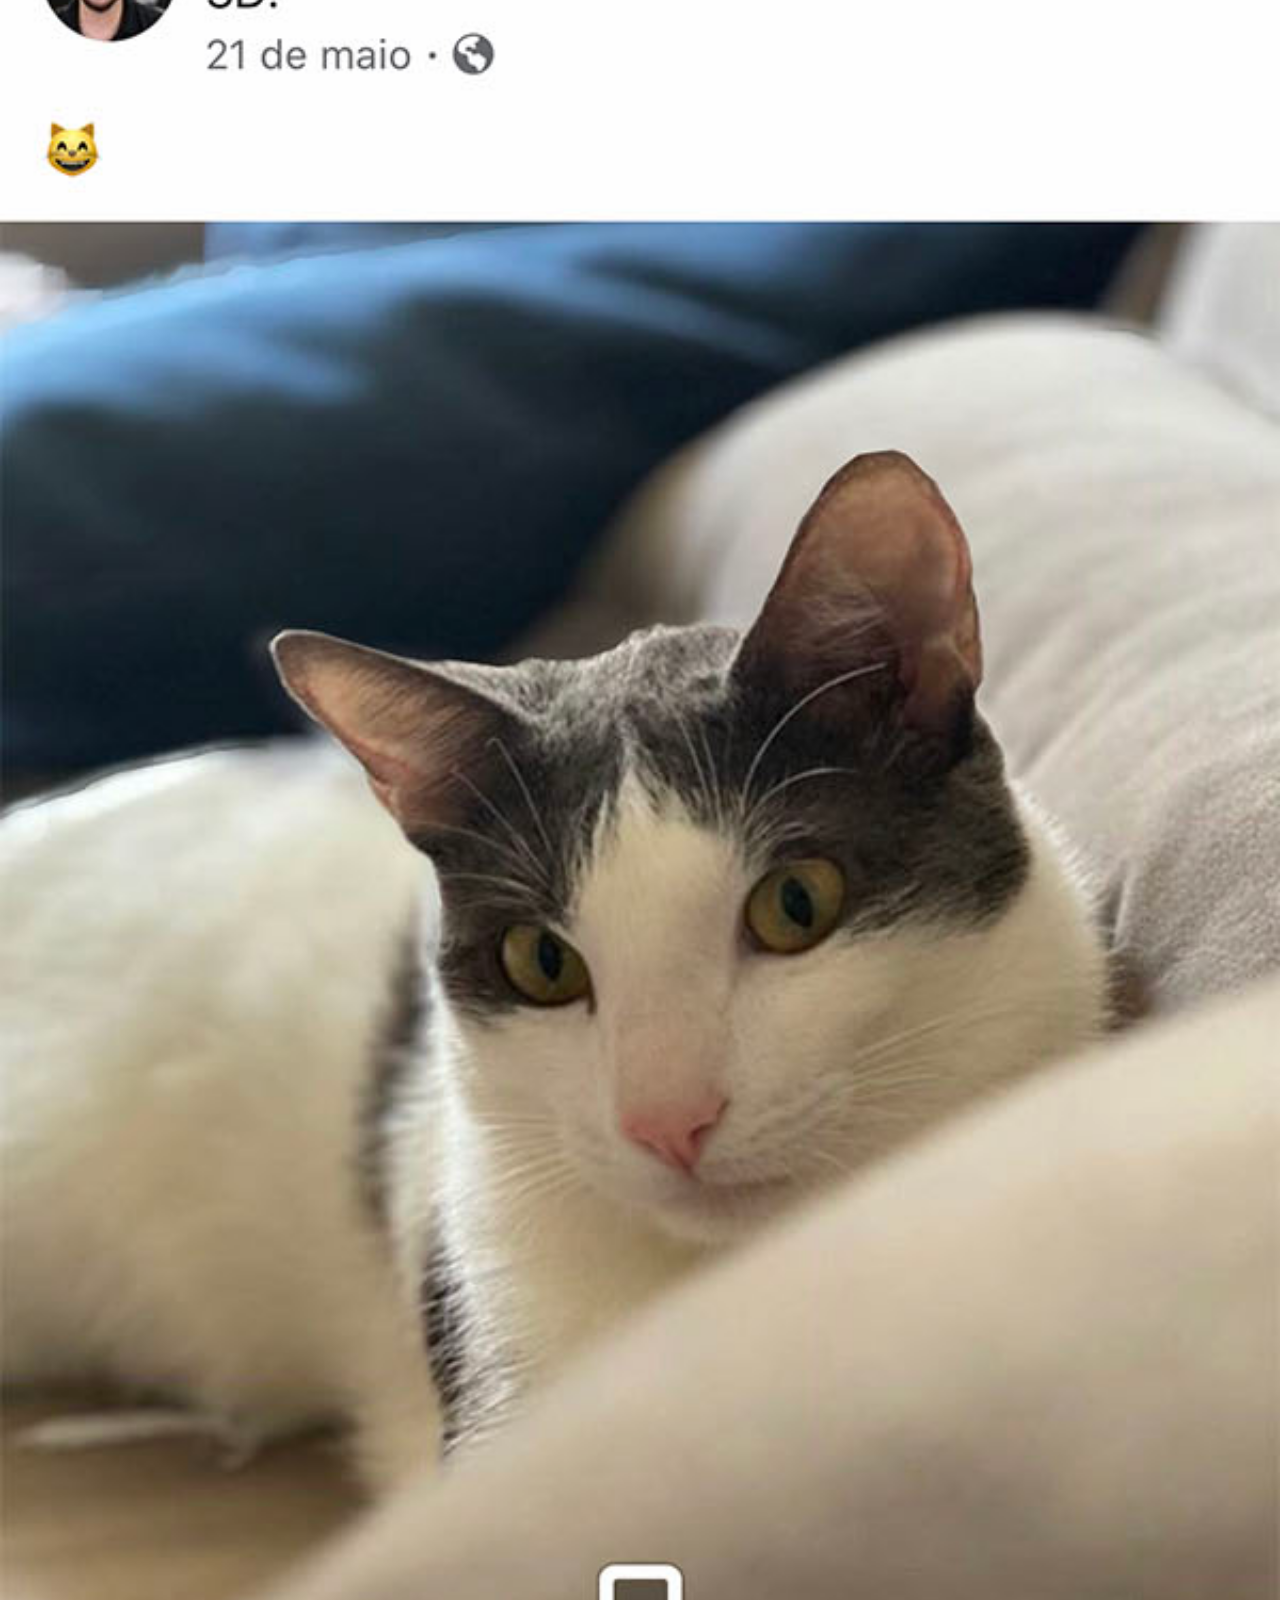
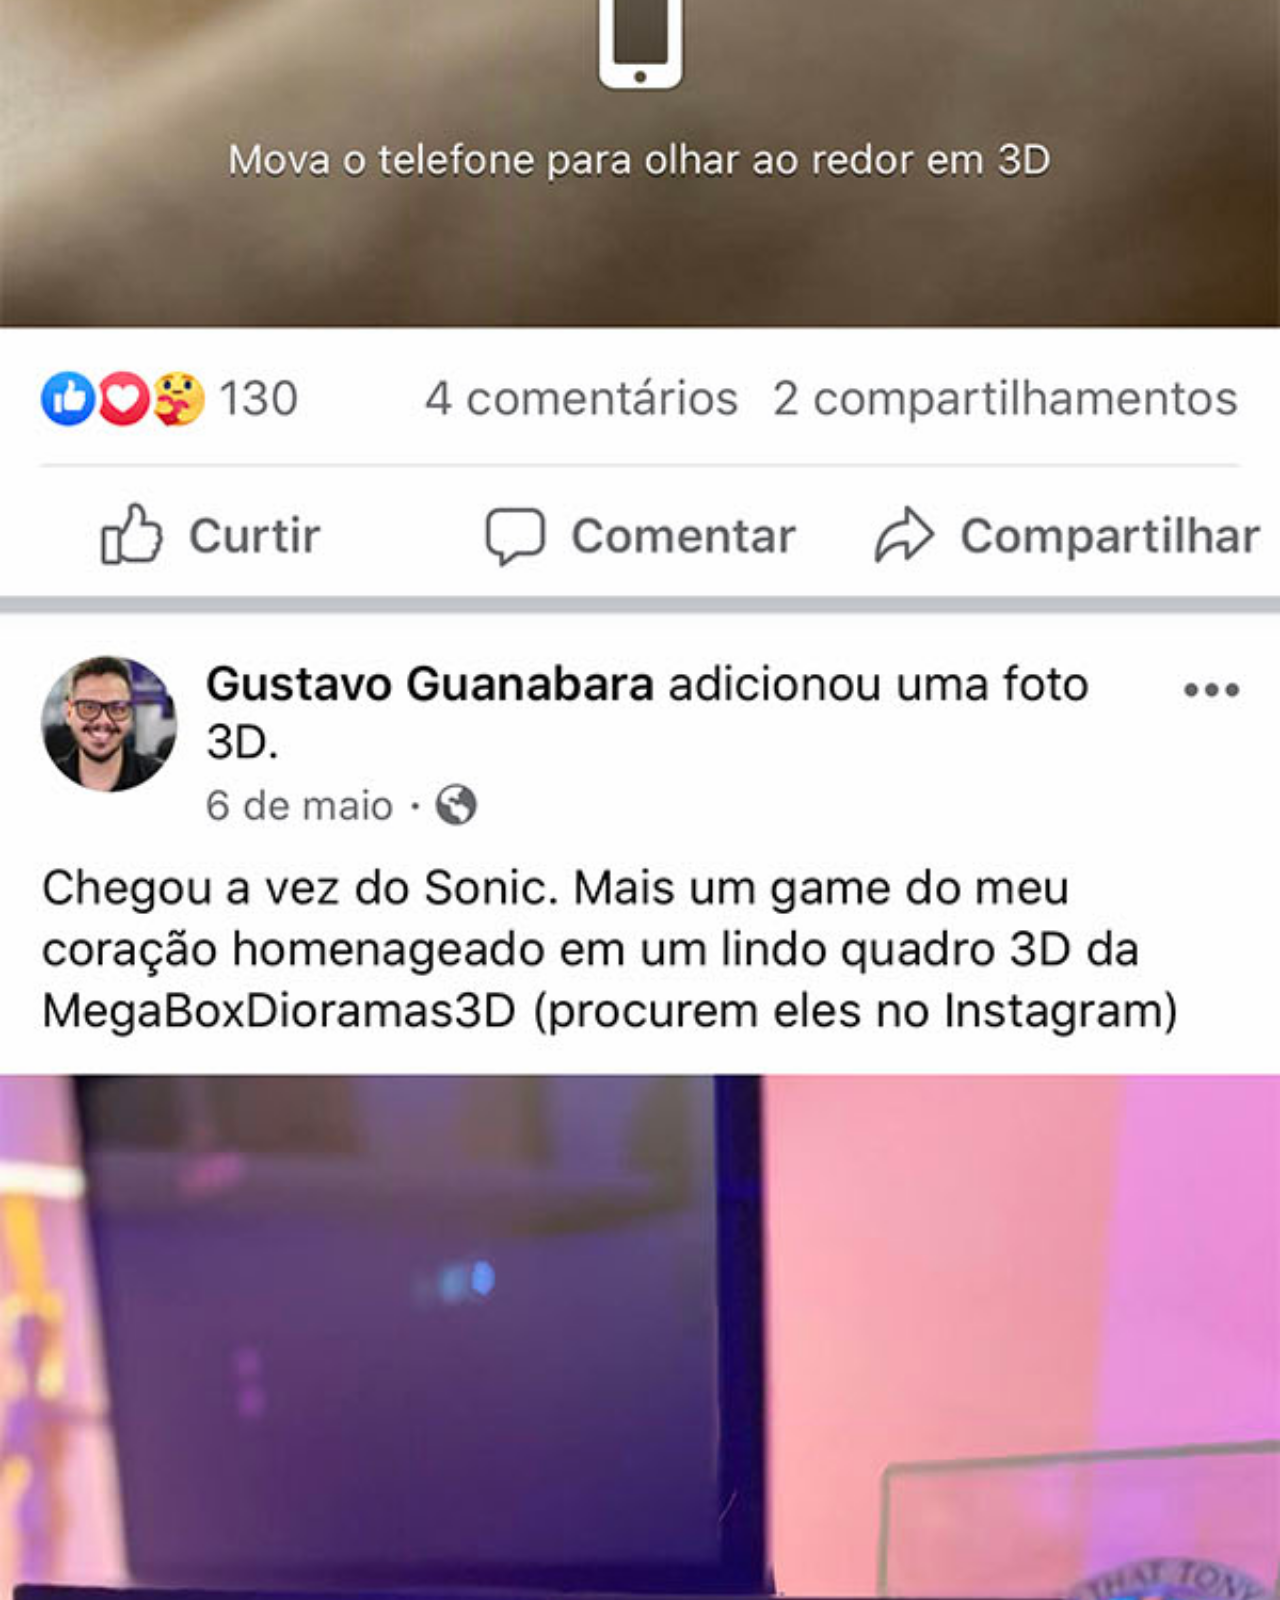
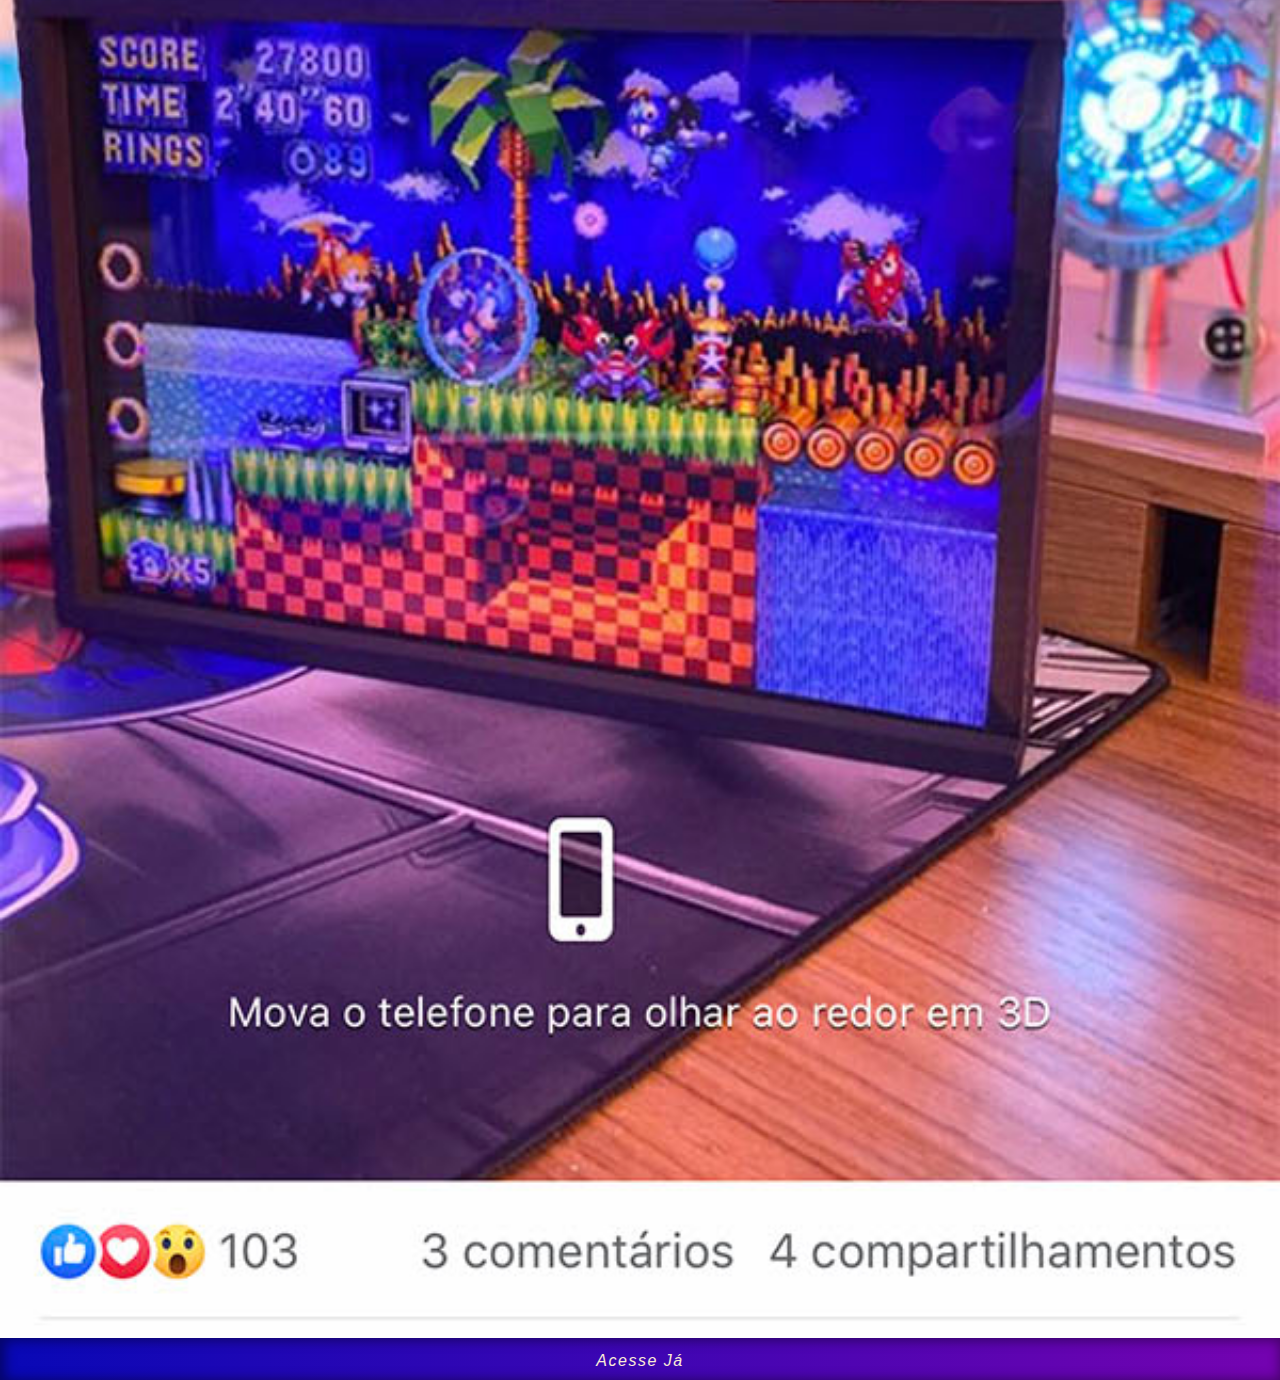
==== commit fd78dadf: "ajuste botão" ====
--- a/face.html
+++ b/face.html
@@ -23,20 +23,24 @@
         }
 
         a {
-            display: inline-block;
-            height: 30px;
-            width: 250px;
+            display: flex;
+            justify-content: center;
+            padding-bottom: 10px;
+            
+            width: 100%;
             text-align: center;
             padding-top: 16px;
             margin-top: 4px;  
             background-image: linear-gradient(to right, rgb(8, 8, 182) , rgb(116, 3, 176));
-            font-family: fantasy;
+            font-family: Arial, Helvetica, sans-serif;
             letter-spacing: 1.5px;
-            font-style: normal;
+            
+            
+            font-style: bold;
             box-shadow: inset 2.5px 2px 12px 3px rgba(0, 0, 0, 0.414);
             text-decoration: none;
             color: antiquewhite;
-            -webkit-text-stroke: black 0.6px;
+            
         }
     </style>
 </head>
